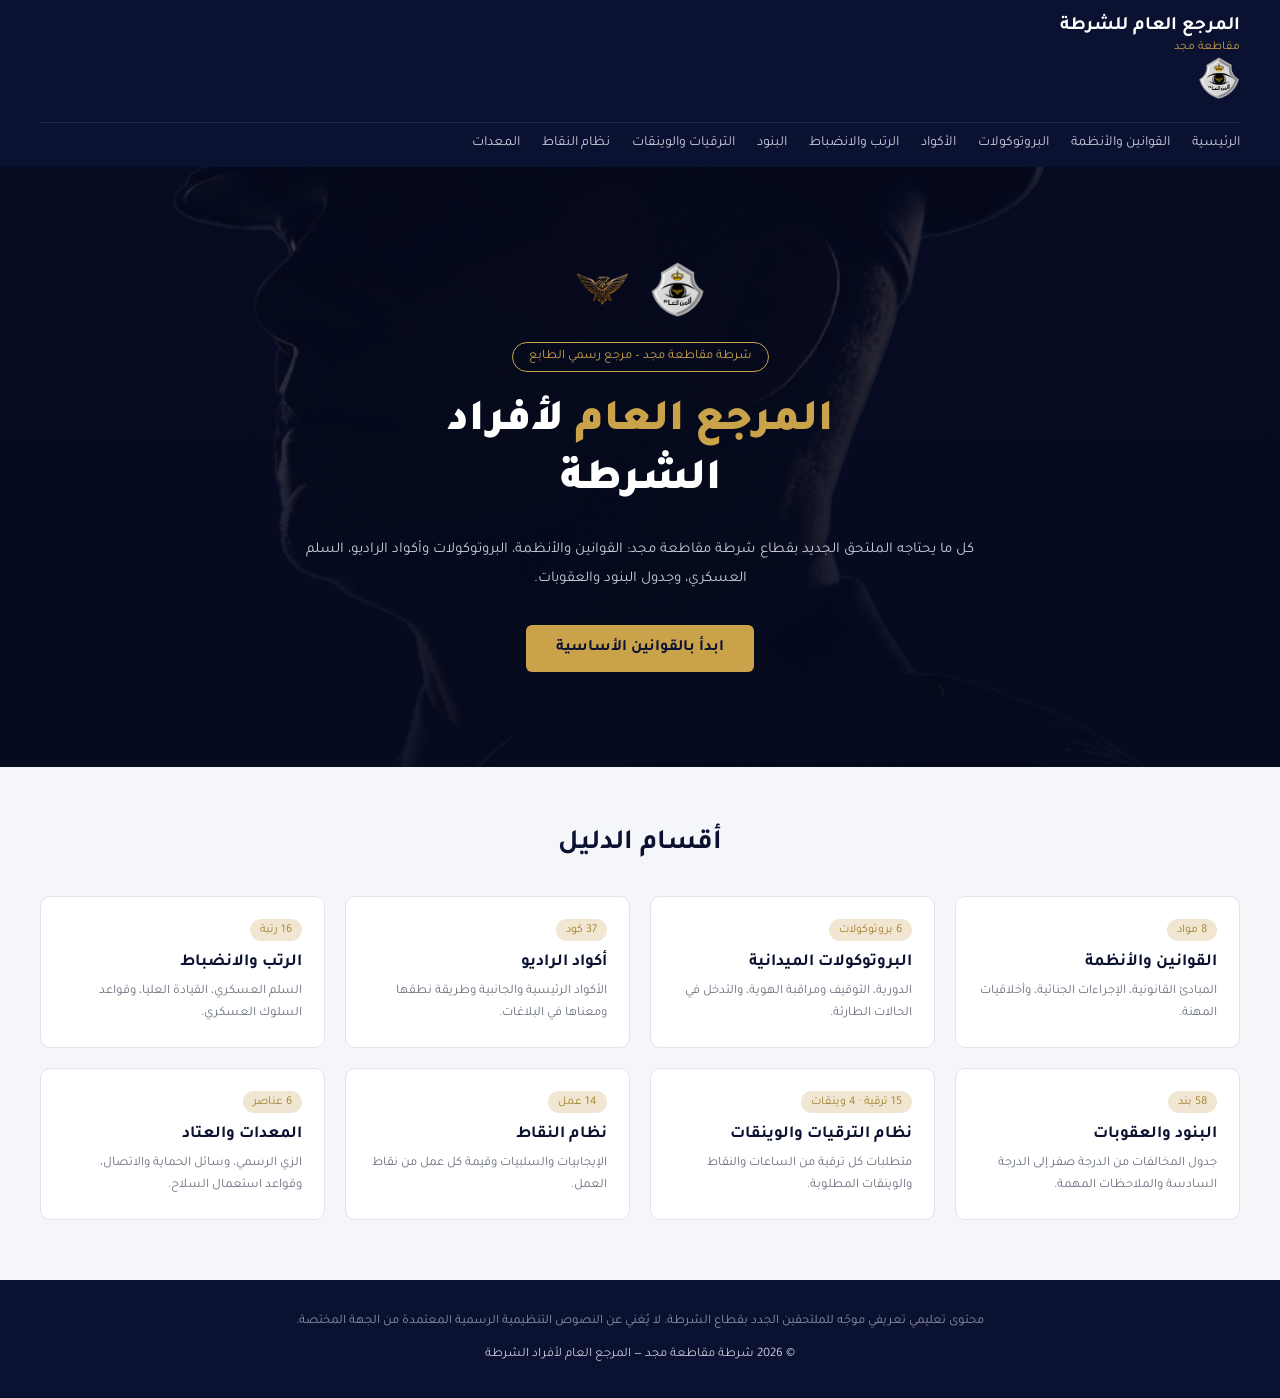
==== index.html @ e3d2f15f "first commit" ====
<!DOCTYPE html>
<html lang="ar" dir="rtl">
<head>
  <meta charset="UTF-8">
  <meta name="viewport" content="width=device-width, initial-scale=1.0">
  <title>المرجع العام | شرطة مقاطعة مجد</title>
  <link rel="preconnect" href="https://fonts.googleapis.com">
  <link href="https://fonts.googleapis.com/css2?family=Tajawal:wght@400;500;700;900&display=swap" rel="stylesheet">
  <link rel="stylesheet" href="style.css">
</head>
<body class="dark-page">
  <div id="progress-bar-container"><div id="progress-bar"></div></div>

  <!-- الشريط العلوي -->
 <header class="top-header">
    <div class="header-inner">
<div class="site-title">
  <h1>المرجع العام للشرطة</h1>
  <span>مقاطعة مجد</span>
</div>
<img src="images/police.png" alt="شعار الأمن العام" class="badge-icon">
<a href="index.html" class="logo-area">

  </a>

      <nav class="main-nav">
  <a href="index.html">الرئيسية</a>
  <a href="laws.html">القوانين والأنظمة</a>
  <a href="protocols.html">البروتوكولات</a>
  <a href="codes.html">الأكواد</a>
  <a href="ranks.html">الرتب والانضباط</a>
  <a href="penalties.html">البنود</a>
  <a href="promotions.html">الترقيات والوينقات</a>
  <a href="points.html">نظام النقاط</a>
  <a href="equipment.html">المعدات</a>
</nav>
    </div>
  </header>

  <!-- القسم الرئيسي -->
  <section class="hero">
  <div class="hero-content">
    <div class="hero-logos">
      <img src="images/police.png" alt="شعار الأمن العام" class="hero-logo">
      <img src="images/MJD.png" alt="شعار مقاطعة مجد" class="hero-logo">
    </div>

    <span class="hero-tag">شرطة مقاطعة مجد – مرجع رسمي الطابع</span>

    <h2>
      <span class="highlight">المرجع العام</span> لأفراد
      <br>
      الشرطة
    </h2>

    <p>
      كل ما يحتاجه الملتحق الجديد بقطاع شرطة مقاطعة مجد: القوانين والأنظمة، البروتوكولات
      وأكواد الراديو، السلم العسكري، وجدول البنود والعقوبات.
    </p>

    <a href="laws.html" class="hero-btn">ابدأ بالقوانين الأساسية</a>
  </div>
</section>

  <!-- أقسام الدليل -->
  <section class="sections-area" id="sections">
    <h2 class="section-title">أقسام الدليل</h2>

    <div class="cards-grid">
      <a href="laws.html" class="card">
        <span class="card-count">8 مواد</span>
        <h3>القوانين والأنظمة</h3>
        <p>المبادئ القانونية، الإجراءات الجنائية، وأخلاقيات المهنة.</p>
      </a>

      <a href="protocols.html" class="card">
        <span class="card-count">6 بروتوكولات</span>
        <h3>البروتوكولات الميدانية</h3>
        <p>الدورية، التوقيف ومراقبة الهوية، والتدخل في الحالات الطارئة.</p>
      </a>

      <a href="codes.html" class="card">
        <span class="card-count">37 كود</span>
        <h3>أكواد الراديو</h3>
        <p>الأكواد الرئيسية والجانبية وطريقة نطقها ومعناها في البلاغات.</p>
      </a>

      <a href="ranks.html" class="card">
        <span class="card-count">16 رتبة</span>
        <h3>الرتب والانضباط</h3>
        <p>السلم العسكري، القيادة العليا، وقواعد السلوك العسكري.</p>
      </a>

      <a href="penalties.html" class="card">
        <span class="card-count">58 بند</span>
        <h3>البنود والعقوبات</h3>
        <p>جدول المخالفات من الدرجة صفر إلى الدرجة السادسة والملاحظات المهمة.</p>
      </a>

      <a href="promotions.html" class="card">
        <span class="card-count">15 ترقية · 4 وينقات</span>
        <h3>نظام الترقيات والوينقات</h3>
        <p>متطلبات كل ترقية من الساعات والنقاط والوينقات المطلوبة.</p>
      </a>

      <a href="points.html" class="card">
        <span class="card-count">14 عمل</span>
        <h3>نظام النقاط</h3>
        <p>الإيجابيات والسلبيات وقيمة كل عمل من نقاط العمل.</p>
      </a>

      <a href="equipment.html" class="card">
        <span class="card-count">6 عناصر</span>
        <h3>المعدات والعتاد</h3>
        <p>الزي الرسمي، وسائل الحماية والاتصال، وقواعد استعمال السلاح.</p>
      </a>
    </div>
  </section>

  <!-- التذييل -->
  <footer class="site-footer">
    <p>محتوى تعليمي تعريفي موجّه للملتحقين الجدد بقطاع الشرطة. لا يُغني عن النصوص التنظيمية الرسمية المعتمدة من الجهة المختصة.</p>
    <p class="copyright">© 2026 شرطة مقاطعة مجد — المرجع العام لأفراد الشرطة</p>
  </footer>

<script src="script.js"></script>

</body>
</html>
---- style.css ----
/* إعادة ضبط عامة */
* {
  margin: 0;
  padding: 0;
  box-sizing: border-box;
}

body {
  font-family: 'Tajawal', sans-serif;
  background-color: #ffffff;
}

a {
  text-decoration: none;
}

/* ===== الشريط العلوي ===== */
.top-header {
  background-color: #0b1130;
  padding: 15px 40px;
}

.header-inner {
  max-width: 1300px;
  margin: 0 auto;
}

.logo-area {
  display: flex;
  align-items: center;
  justify-content: flex-end;
  gap: 12px;
  margin-bottom: 15px;
}

.badge-icon {
  width: 42px;
  height: 42px;
  object-fit: contain;
}

.site-title {
  text-align: right;
}

.site-title h1 {
  font-size: 19px;
  color: #ffffff;
  font-weight: 700;
}

.site-title span {
  font-size: 12px;
  color: #c9a24a;
}

.main-nav {
  display: flex;
  justify-content: flex-start;
  align-items: center;
  gap: 22px;
  border-top: 1px solid #1e2545;
  padding-top: 12px;
  flex-wrap: wrap;
}

.main-nav a {
  color: #c7cad9;
  font-size: 14px;
}

.main-nav a:hover {
  color: #c9a24a;
}

.nav-active {
  background-color: #1a2050;
  color: #ffffff !important;
  padding: 8px 16px;
  border-radius: 6px;
}

/* ===== القسم الرئيسي ===== */
.hero {
  min-height: 600px;
  display: flex;
  align-items: center;
  justify-content: center;
  text-align: center;
  padding: 60px 20px;
  background-image: linear-gradient(rgba(6, 10, 30, 0.75), rgba(6, 10, 30, 0.92)),
                     url('images/hero-bg.png');
  background-size: cover;
  background-position: center;
}

.hero-content {
  max-width: 700px;
}

.hero-logos {
  display: flex;
  justify-content: center;
  gap: 20px;
  margin-bottom: 25px;
}

.hero-logo {
  width: 55px;
  height: 55px;
  object-fit: contain;
}

.hero-tag {
  display: inline-block;
  border: 1px solid #c9a24a;
  color: #c9a24a;
  font-size: 13px;
  padding: 6px 16px;
  border-radius: 20px;
  margin-bottom: 22px;
}

.hero-content h2 {
  font-size: 44px;
  font-weight: 900;
  color: #ffffff;
  line-height: 1.35;
}

.hero-content h2 .highlight {
  color: #c9a24a;
}

.hero-content p {
  color: #c7cad9;
  font-size: 15px;
  line-height: 1.9;
  margin: 24px 0 32px;
}

.hero-btn {
  display: inline-block;
  background-color: #c9a24a;
  color: #0b1130;
  font-weight: 700;
  padding: 14px 30px;
  border-radius: 6px;
}

.hero-btn:hover {
  background-color: #dab55f;
}

/* ===== أقسام الدليل ===== */
.sections-area {
  background-color: #f5f6f9;
  padding: 60px 40px;
  text-align: center;
}

.section-title {
  color: #0b1130;
  font-size: 28px;
  margin-bottom: 35px;
}

.cards-grid {
  display: grid;
  grid-template-columns: repeat(4, 1fr);
  gap: 20px;
  max-width: 1200px;
  margin: 0 auto;
}

.card {
  background-color: #ffffff;
  border: 1px solid #e2e4ec;
  border-radius: 10px;
  padding: 22px;
  text-align: right;
  transition: 0.2s;
}

.card:hover {
  border-color: #c9a24a;
  box-shadow: 0 5px 20px rgba(0,0,0,0.08);
  transform: translateY(-3px);
}

.card-count {
  display: inline-block;
  background-color: #f0e6d2;
  color: #a5822f;
  font-size: 12px;
  padding: 4px 10px;
  border-radius: 20px;
  margin-bottom: 12px;
}

.card h3 {
  color: #0b1130;
  font-size: 17px;
  margin-bottom: 8px;
}

.card p {
  color: #6b7280;
  font-size: 13px;
  line-height: 1.7;
}

/* ===== التذييل ===== */
.site-footer {
  background-color: #0b1130;
  color: #8b90a8;
  text-align: center;
  padding: 30px 20px;
  font-size: 13px;
  line-height: 1.9;
}

.site-footer .copyright {
  margin-top: 8px;
  color: #c7cad9;
}

/* ===== الاستجابة للشاشات الصغيرة ===== */
@media (max-width: 800px) {
  .cards-grid {
    grid-template-columns: repeat(2, 1fr);
  }
  .hero-content h2 {
    font-size: 32px;
  }
}

@media (max-width: 500px) {
  .cards-grid {
    grid-template-columns: 1fr;
  }
  .main-nav {
    gap: 12px;
  }
}
/* ===== ترويسة الصفحات الداخلية ===== */
.page-header {
  background-color: #0b1130;
  text-align: center;
  padding: 50px 20px;
}

.page-header h1 {
  color: #ffffff;
  font-size: 32px;
  margin-bottom: 12px;
}

.page-header p {
  color: #c7cad9;
  font-size: 15px;
  max-width: 600px;
  margin: 0 auto;
}

/* ===== محتوى الصفحة الداخلية ===== */
.page-content {
  max-width: 850px;
  margin: 0 auto;
  padding: 50px 20px;
}

.law-group {
  margin-bottom: 45px;
}

.law-group h2 {
  color: #0b1130;
  font-size: 22px;
  margin-bottom: 6px;
}

.group-desc {
  color: #6b7280;
  font-size: 14px;
  margin-bottom: 20px;
}

.article-card {
  background-color: #f9fafb;
  border: 1px solid #e2e4ec;
  border-right: 4px solid #c9a24a;
  border-radius: 8px;
  padding: 18px 22px;
  margin-bottom: 14px;
}

.article-num {
  display: inline-block;
  color: #a5822f;
  font-size: 12px;
  font-weight: 700;
  margin-bottom: 6px;
}

.article-card h3 {
  color: #0b1130;
  font-size: 17px;
  margin-bottom: 8px;
}

.article-card p {
  color: #4b5563;
  font-size: 14px;
  line-height: 1.9;
}
/* ===== شبكة الأكواد ===== */
.codes-grid {
  display: grid;
  grid-template-columns: repeat(3, 1fr);
  gap: 12px;
}

.code-chip {
  background-color: #f9fafb;
  border: 1px solid #e2e4ec;
  border-radius: 8px;
  padding: 14px 16px;
  font-size: 14px;
  color: #374151;
  display: flex;
  align-items: center;
  gap: 10px;
}

.code-num {
  background-color: #0b1130;
  color: #c9a24a;
  font-size: 12px;
  font-weight: 700;
  padding: 4px 10px;
  border-radius: 5px;
  white-space: nowrap;
}

@media (max-width: 700px) {
  .codes-grid {
    grid-template-columns: 1fr;
  }
}
/* ===== الوضع الداكن للصفحات الداخلية ===== */
body.dark-page {
  background-color: #0b1130;
}

.dark-page .law-group h2 {
  color: #c9a24a;
}

.dark-page .group-desc {
  color: #9aa1c2;
}

.dark-page .article-card {
  background-color: #141a3d;
  border: 1px solid #232a55;
  border-right: 4px solid #c9a24a;
}

.dark-page .article-card h3 {
  color: #ffffff;
}

.dark-page .article-card p {
  color: #aeb4d1;
}
.codes-table {
  width: 100%;
  border-collapse: collapse;
  background-color: #141a3d;
  border-radius: 8px;
  overflow: hidden;
  margin-bottom: 20px;
}

.codes-table th {
  background-color: #1a2050;
  color: #c9a24a;
  font-size: 13px;
  padding: 10px 14px;
  text-align: right;
}

.codes-table td {
  padding: 10px 14px;
  border-top: 1px solid #232a55;
  color: #e5e7eb;
  font-size: 14px;
  text-align: right;
}

.codes-table td.code-name {
  color: #c9a24a;
  font-weight: 700;
}

.code-number-badge {
  background-color: #c9a24a;
  color: #0b1130;
  font-size: 11px;
  font-weight: 700;
  padding: 2px 8px;
  border-radius: 5px;
}
/* القيادة العليا */
.leadership-grid {
  display: grid;
  grid-template-columns: repeat(2, 1fr);
  gap: 15px;
}

.rank-card-lead {
  background-color: #141a3d;
  border: 1px solid #232a55;
  border-radius: 8px;
  padding: 16px;
  display: flex;
  align-items: center;
  gap: 12px;
}

.rank-badge {
  background-color: #c9a24a;
  color: #0b1130;
  font-weight: 700;
  font-size: 12px;
  padding: 4px 10px;
  border-radius: 5px;
}

.rank-card-lead h3 {
  color: #ffffff;
  font-size: 16px;
}

/* السلم العسكري */
.ranks-grid {
  display: grid;
  grid-template-columns: repeat(3, 1fr);
  gap: 12px;
}

.rank-item {
  background-color: #141a3d;
  border: 1px solid #232a55;
  border-radius: 8px;
  padding: 14px 16px;
  display: flex;
  justify-content: space-between;
  align-items: center;
  color: #ffffff;
  font-size: 14px;
}

.rank-level {
  background-color: #c9a24a;
  color: #0b1130;
  font-weight: 700;
  font-size: 12px;
  padding: 3px 9px;
  border-radius: 5px;
}

/* قواعد الانضباط */
.discipline-list {
  display: flex;
  flex-direction: column;
  gap: 10px;
}

.discipline-item {
  background-color: #141a3d;
  border: 1px solid #232a55;
  border-radius: 8px;
  padding: 14px 18px;
  color: #e5e7eb;
  font-size: 14px;
  position: relative;
  padding-right: 34px;
}

.discipline-item::before {
  content: "◆";
  color: #c9a24a;
  font-size: 12px;
  position: absolute;
  right: 14px;
  top: 50%;
  transform: translateY(-50%);
}

@media (max-width: 700px) {
  .ranks-grid, .leadership-grid { grid-template-columns: 1fr; }
}
/* شبكة البنود (عمودين) */
.penalty-grid {
  display: grid;
  grid-template-columns: repeat(2, 1fr);
  gap: 18px;
  margin-bottom: 30px;
}

.penalty-card {
  background-color: #141a3d;
  border: 1px solid #232a55;
  border-radius: 8px;
  overflow: hidden;
}

.penalty-card-header {
  background-color: #1a2050;
  padding: 12px 16px;
  color: #ffffff;
  font-size: 16px;
  font-weight: 700;
}

.penalty-card-header.critical {
  color: #ff6b6b;
  font-size: 12px;
  font-weight: 400;
  padding-top: 0;
  padding-bottom: 12px;
}

.penalty-row {
  display: flex;
  justify-content: space-between;
  align-items: center;
  padding: 12px 16px;
  border-top: 1px solid #232a55;
  color: #e5e7eb;
  font-size: 14px;
}

.penalty-num {
  background-color: #c9a24a;
  color: #0b1130;
  font-size: 11px;
  font-weight: 700;
  padding: 3px 8px;
  border-radius: 5px;
  white-space: nowrap;
}

.full-span {
  grid-column: span 2;
}

/* شبكة بطاقات معلومات (الوينقات / المعدات) */
.info-grid {
  display: grid;
  grid-template-columns: repeat(2, 1fr);
  gap: 15px;
}

.info-card {
  background-color: #141a3d;
  border: 1px solid #232a55;
  border-radius: 8px;
  padding: 18px;
}

.info-card h3 {
  color: #c9a24a;
  font-size: 16px;
  margin-bottom: 8px;
}

.info-card p {
  color: #aeb4d1;
  font-size: 13px;
  line-height: 1.7;
}

/* نقاط موجب/سالب */
.points-positive { color: #4ade80; font-weight: 700; }
.points-negative { color: #ff6b6b; font-weight: 700; }

.points-banner {
  border: 1px solid #c9a24a;
  color: #c9a24a;
  background-color: #1a1a2e;
  padding: 14px 20px;
  border-radius: 8px;
  font-size: 14px;
  margin-bottom: 25px;
}

@media (max-width: 700px) {
  .penalty-grid, .info-grid { grid-template-columns: 1fr; }
  .full-span { grid-column: span 1; }
}
.points-positive {
  color: #4ade80; /* أخضر */
  font-weight: 700;
}

.points-negative {
  color: #ff6b6b; /* أحمر */
  font-weight: 700;
}
.codes-table td.points-positive {
  color: #4ade80;
  font-weight: 700;
}

.codes-table td.points-negative {
  color: #ff6b6b;
  font-weight: 700;
}
.top-header {
  background-color: #0b1130;
  padding: 15px 40px;
  position: sticky;
  top: 0;
  z-index: 100;
}
/* زر الصفحة التالية */
.next-nav {
  display: flex;
  justify-content: center;
  margin: 50px auto 10px;
}

.next-btn {
  display: inline-flex;
  align-items: center;
  gap: 8px;
  background-color: #c9a24a;
  color: #0b1130;
  font-weight: 700;
  padding: 14px 28px;
  border-radius: 6px;
  font-size: 15px;
}

.next-btn:hover {
  background-color: #dab55f;
}

/* بطاقة التهنئة (آخر صفحة) */
.congrats-box {
  max-width: 600px;
  margin: 50px auto 10px;
  text-align: center;
  background-color: #141a3d;
  border: 1px solid #c9a24a;
  border-radius: 10px;
  padding: 40px 30px;
}

.congrats-box h2 {
  color: #c9a24a;
  font-size: 26px;
  margin-bottom: 12px;
}

.congrats-box p {
  color: #c7cad9;
  font-size: 14px;
  line-height: 1.8;
  margin-bottom: 25px;
}
#progress-bar-container {
  position: fixed;
  top: 0;
  left: 0;
  width: 100%;
  height: 4px;
  background-color: transparent;
  z-index: 200;
}

#progress-bar {
  height: 100%;
  width: 0%;
  background-color: #c9a24a;
}
.calculator-box {
  background-color: #141a3d;
  border: 1px solid #232a55;
  border-radius: 10px;
  padding: 25px;
  max-width: 450px;
}

.calc-field {
  margin-bottom: 15px;
}

.calc-field label {
  display: block;
  color: #c7cad9;
  font-size: 13px;
  margin-bottom: 6px;
}

.calc-field select,
.calc-field input {
  width: 100%;
  padding: 10px;
  border-radius: 6px;
  border: 1px solid #232a55;
  background-color: #0b1130;
  color: #ffffff;
  font-family: 'Tajawal', sans-serif;
}

.calc-result {
  margin-top: 18px;
  color: #c9a24a;
  font-size: 15px;
  line-height: 1.8;
}
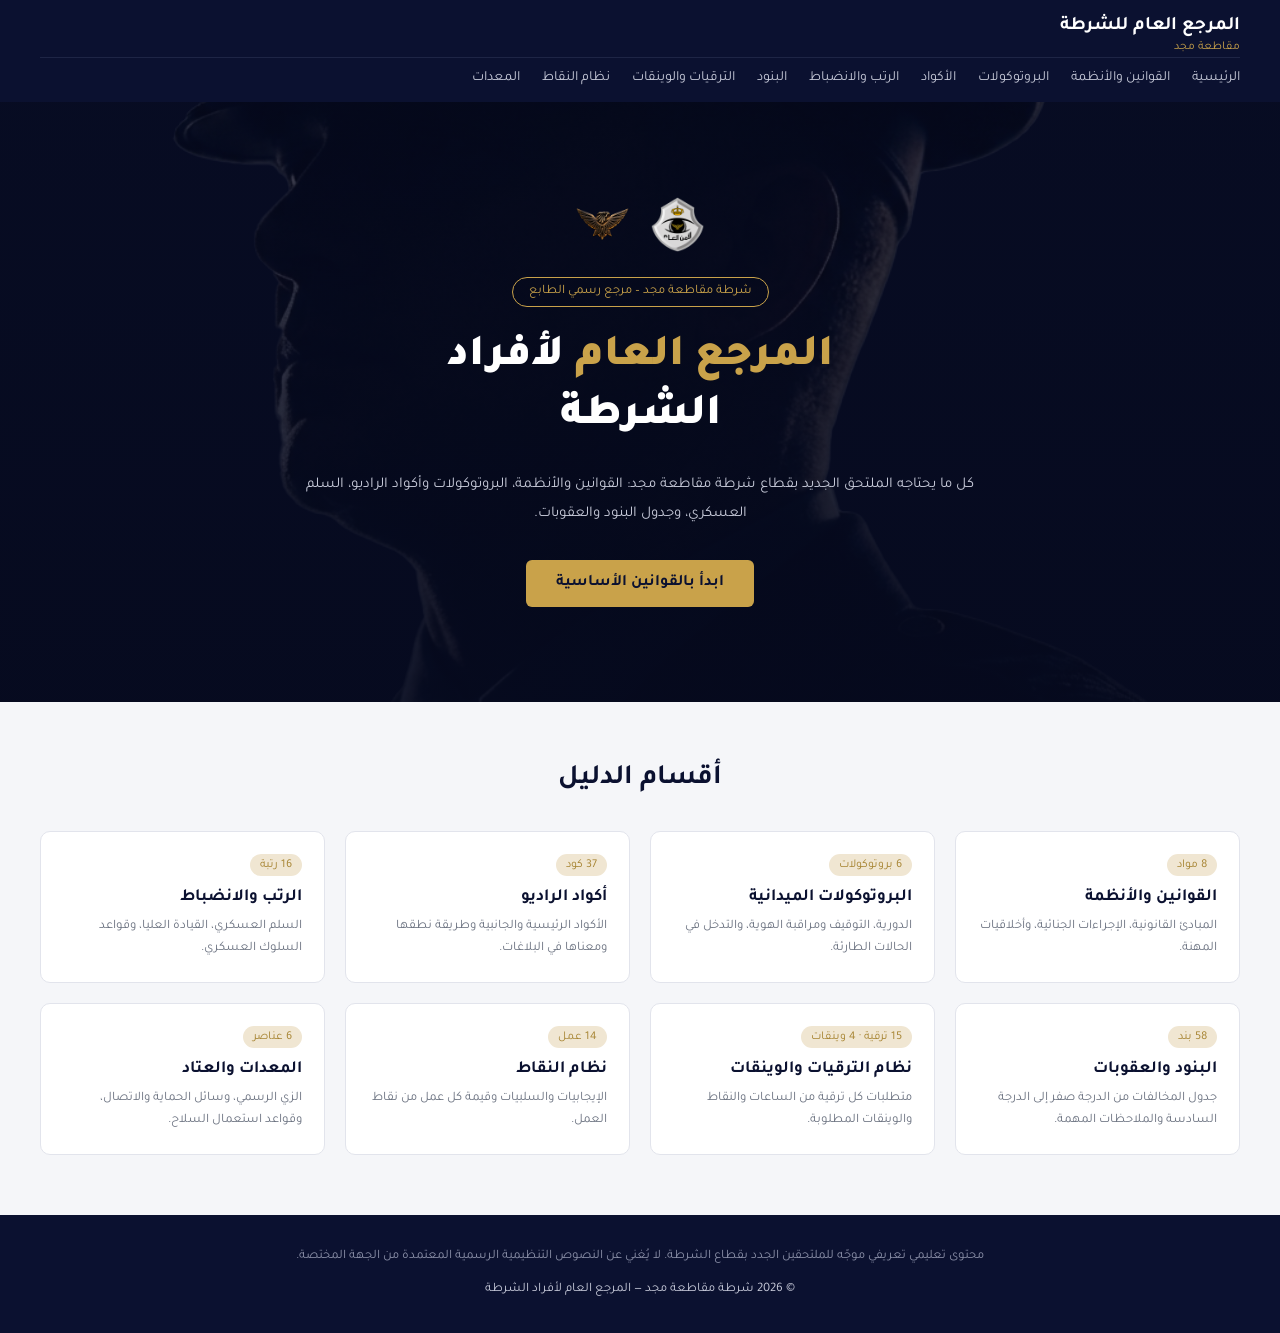
==== commit 67e7b71e: "second commit" ====
--- a/index.html
+++ b/index.html
@@ -8,20 +8,19 @@
   <link href="https://fonts.googleapis.com/css2?family=Tajawal:wght@400;500;700;900&display=swap" rel="stylesheet">
   <link rel="stylesheet" href="style.css">
 </head>
-<body class="dark-page">
+<body class="dark-page" dir="rtl">
   <div id="progress-bar-container"><div id="progress-bar"></div></div>
 
   <!-- الشريط العلوي -->
  <header class="top-header">
-    <div class="header-inner">
+  <div class="header-inner">
 <div class="site-title">
   <h1>المرجع العام للشرطة</h1>
   <span>مقاطعة مجد</span>
 </div>
-<img src="images/police.png" alt="شعار الأمن العام" class="badge-icon">
 <a href="index.html" class="logo-area">
-
-  </a>
+</a>
+</div>
 
       <nav class="main-nav">
   <a href="index.html">الرئيسية</a>
--- a/style.css
+++ b/style.css
@@ -722,4 +722,7 @@
   color: #c9a24a;
   font-size: 15px;
   line-height: 1.8;
+}
+.header-inner {
+  display: flex;
 }
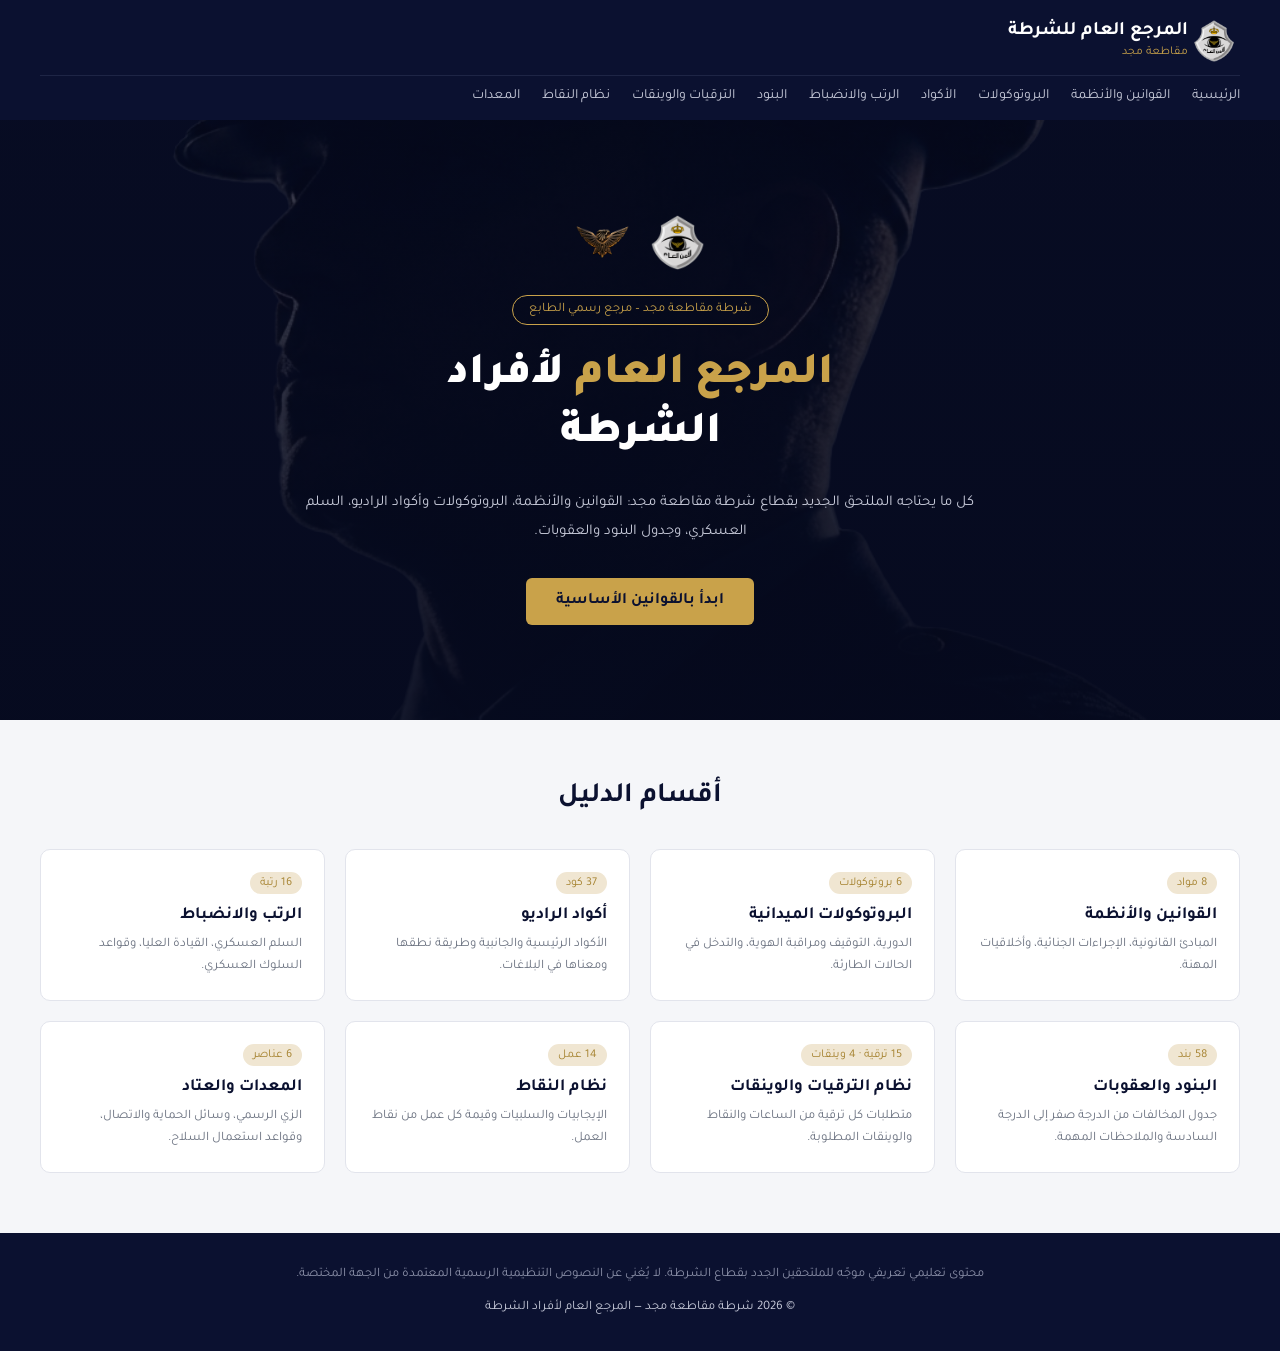
==== commit 5998b9f5: "Content Update" ====
--- a/index.html
+++ b/index.html
@@ -11,15 +11,15 @@
 <body class="dark-page" dir="rtl">
   <div id="progress-bar-container"><div id="progress-bar"></div></div>
 
-  <!-- الشريط العلوي -->
+ <!-- الشريط العلوي -->
  <header class="top-header">
   <div class="header-inner">
-<div class="site-title">
+  <a href="index.html"><img src="images/police.png" alt="شعار الأمن العام" class="badge-icon"></a>
+    <div class="site-title">
   <h1>المرجع العام للشرطة</h1>
   <span>مقاطعة مجد</span>
 </div>
-<a href="index.html" class="logo-area">
-</a>
+
 </div>
 
       <nav class="main-nav">
--- a/style.css
+++ b/style.css
@@ -725,4 +725,10 @@
 }
 .header-inner {
   display: flex;
+}
+.header-inner {
+  display: flex;
+  justify-content: right;
+  margin: 5px;
+  gap: 5px;
 }
